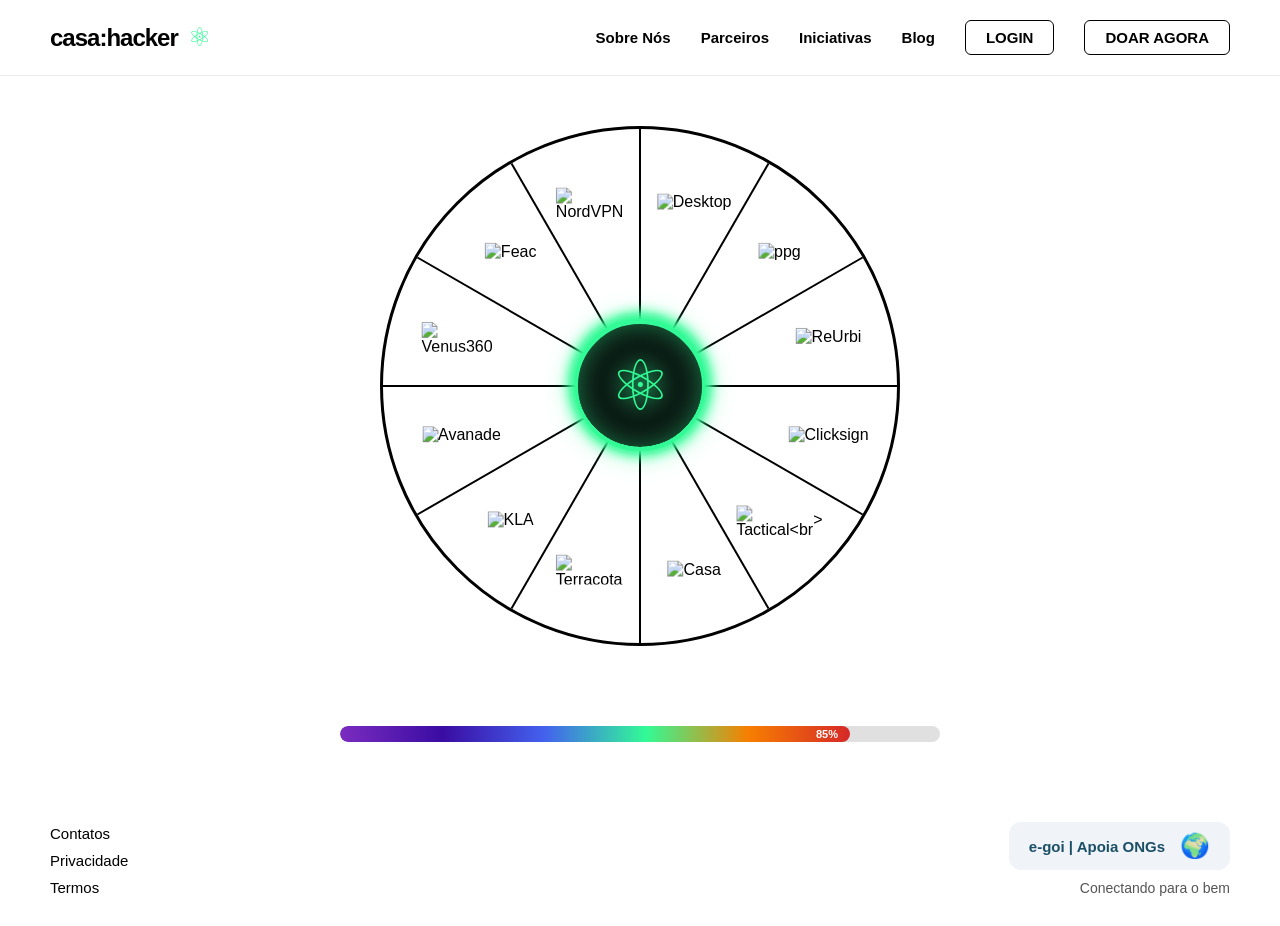
==== index.html @ 4585d94f "Add files via upload" ====
<!DOCTYPE html>
<html lang="pt-BR">
<head>
    <meta charset="UTF-8">
    <meta name="viewport" content="width=device-width, initial-scale=1.0">
    <title>casa:hacker - Loading Screen</title>
    <style>
        /* Estilos Globais */
        * {
            margin: 0;
            padding: 0;
            box-sizing: border-box;
            font-family: 'Segoe UI', Roboto, Helvetica, Arial, sans-serif;
        }

        body {
            background-color: #ffffff;
            color: #000000;
            display: flex;
            flex-direction: column;
            min-height: 100vh;
            overflow-x: hidden; /* Evita rolagem horizontal por causa do pulso */
        }

        /* Cabeçalho (Header) */
        header {
            display: flex;
            justify-content: space-between;
            align-items: center;
            padding: 20px 50px;
            border-bottom: 1px solid #eaeaea;
            position: relative;
            z-index: 20;
            background: #fff;
        }

        .logo-casa-hacker {
            font-size: 24px;
            font-weight: 900;
            letter-spacing: -1px;
            display: flex;
            align-items: center;
            gap: 10px;
        }

        .logo-casa-hacker::after {
            content: "⚛";
            color: #32FA96;
            font-size: 26px;
            font-weight: normal;
        }

        .nav-links {
            display: flex;
            align-items: center;
            gap: 30px;
        }

        .nav-links a {
            text-decoration: none;
            color: #000000;
            font-size: 15px;
            font-weight: 600;
        }

        .btn-login {
            border: 1px solid #000;
            padding: 8px 20px;
            border-radius: 6px;
        }

        .btn-donate {
            border: 1px solid #000;
            padding: 8px 20px;
            border-radius: 6px;
        }

        /* Área Central (Wheel) */
        .main-content {
            flex-grow: 1;
            display: flex;
            flex-direction: column;
            justify-content: center;
            align-items: center;
            padding: 50px 20px;
            position: relative;
        }

        /* O Círculo Preto Principal */
        .wheel-container {
            position: relative;
            width: 520px;
            height: 520px;
            border-radius: 50%;
            border: 3px solid #000000;
            background-color: #ffffff;
            z-index: 5;
        }

        /* Linhas divisórias (Raios) cruzando o círculo */
        .spoke {
            position: absolute;
            top: 0;
            left: 50%;
            width: 2px;
            height: 100%;
            background-color: #000000;
            transform-origin: center;
            margin-left: -1px;
            z-index: 1;
        }
        .spoke:nth-child(1) { transform: rotate(0deg); }
        .spoke:nth-child(2) { transform: rotate(30deg); }
        .spoke:nth-child(3) { transform: rotate(60deg); }
        .spoke:nth-child(4) { transform: rotate(90deg); }
        .spoke:nth-child(5) { transform: rotate(120deg); }
        .spoke:nth-child(6) { transform: rotate(150deg); }

        /* Centro Escuro com Átomo Verde */
        .center-hub {
            position: absolute;
            top: 50%;
            left: 50%;
            width: 130px;
            height: 130px;
            margin-top: -65px;
            margin-left: -65px;
            background-color: #0b1a13;
            border-radius: 50%;
            border: 3px solid #32FA96;
            display: flex;
            justify-content: center;
            align-items: center;
            z-index: 15;
            box-shadow: inset 0 0 25px rgba(50, 250, 150, 0.4), 0 0 30px rgba(50, 250, 150, 0.6);
        }

        .center-hub::before {
            content: "⚛";
            font-size: 70px;
            color: #32FA96;
            text-shadow: 0 0 20px #32FA96;
        }

        /* Efeito de Pulso Verde Vazando para fora da roda */
        .pulse-wave {
            position: absolute;
            top: 43%;
            left: 50%;
            width: 130px;
            height: 130px;
            margin-top: -65px;
            margin-left: -65px;
            border-radius: 50%;
            border: 2px solid #32FA96;
            box-shadow: 0 0 15px #32FA96;
            z-index: 10;
            animation: ripple 4s infinite cubic-bezier(0.1, 0.5, 0.5, 1);
            pointer-events: none;
        }

        .pulse-wave:nth-child(2) { animation-delay: 1s; }
        .pulse-wave:nth-child(3) { animation-delay: 2s; }
        .pulse-wave:nth-child(4) { animation-delay: 3s; }

        @keyframes ripple {
            0% { transform: scale(1); opacity: 0.4; }
            100% { transform: scale(5); opacity: 0; } /* Scale 5 faz o pulso chegar a 650px, saindo do círculo preto (520px) */
        }

        /* Posicionamento Matemático dos Logos:
           i*30deg rotaciona para a fatia.
           O +15deg empurra perfeitamente para o meio de duas linhas.
        */
        .logo-wrapper {
            position: absolute;
            top: 50%;
            left: 50%;
            width: 80px;
            height: 30px;
            margin-top: -15px;
            margin-left: -35px;
            display: flex;
            justify-content: center;
            align-items: center;
            z-index: 20;
            /* O translateY(-190px) define a distância do centro */
            transform: rotate(calc((var(--i) * 30deg) + 15deg)) translateY(-190px) rotate(calc((var(--i) * -30deg) - 15deg));
        }

        /* ESTILO DO PLACEHOLDER (Para mostrar o alinhamento perfeito) */
        .logo-placeholder {
            width: 100%;
            height: 100%;
            background-color: #f9f9f9;
            border: 1px dashed #bbb;
            border-radius: 8px;
            display: flex;
            justify-content: center;
            align-items: center;
            font-size: 11px;
            font-weight: bold;
            color: #666;
            text-align: center;
            padding: 5px;
        }

        /* Regra para as suas imagens (oculto até você usar a tag img) */
        .logo-wrapper img {
            max-width: 100%;
            max-height: 100%;
            object-fit: contain;
        }

        /* Barra de Progresso */
        .progress-section {
            margin-top: 80px;
            width: 600px;
            z-index: 20;
        }

        .progress-bar {
            width: 100%;
            height: 16px;
            background-color: #e0e0e0;
            border-radius: 12px;
            overflow: hidden;
        }

        .progress-fill {
            width: 85%;
            height: 100%;
            background: linear-gradient(90deg, #7b2cbf 0%, #3a0ca3 20%, #4361ee 40%, #32FA96 60%, #f77f00 80%, #d62828 100%);
            border-radius: 12px;
            display: flex;
            align-items: center;
            justify-content: flex-end;
            padding-right: 12px;
        }

        .progress-text {
            color: #ffffff;
            font-size: 11px;
            font-weight: bold;
        }

        /* Rodapé (Footer) */
        footer {
            display: flex;
            justify-content: space-between;
            align-items: flex-end;
            padding: 30px 50px;
            background: #fff;
            position: relative;
            z-index: 20;
        }

        .footer-links {
            display: flex;
            flex-direction: column;
            gap: 10px;
        }

        .footer-links a {
            text-decoration: none;
            color: #000000;
            font-size: 15px;
        }

        .footer-right {
            text-align: right;
            display: flex;
            flex-direction: column;
            align-items: flex-end;
            gap: 5px;
        }

        .egoi-card {
            background-color: #f0f4f8;
            padding: 10px 20px;
            border-radius: 12px;
            display: flex;
            align-items: center;
            gap: 15px;
            font-weight: bold;
            color: #1a4f66;
            font-size: 15px;
        }

        .egoi-card span { font-size: 24px; }
        .tagline { font-size: 14px; color: #555; margin-top: 5px;}
    </style>
</head>
<body>

    <header>
        <div class="logo-casa-hacker">casa:hacker</div>
        <div class="nav-links">
            <a href="#">Sobre Nós</a>
            <a href="#">Parceiros</a>
            <a href="#">Iniciativas</a>
            <a href="#">Blog</a>
            <a href="#" class="btn-login">LOGIN</a>
            <a href="#" class="btn-donate">DOAR AGORA</a>
        </div>
    </header>

    <div class="main-content">
        <div class="pulse-wave"></div>
        <div class="pulse-wave"></div>
        <div class="pulse-wave"></div>
        <div class="pulse-wave"></div>

        <div class="wheel-container">
            <div class="spoke"></div>
            <div class="spoke"></div>
            <div class="spoke"></div>
            <div class="spoke"></div>
            <div class="spoke"></div>
            <div class="spoke"></div>

            <div class="center-hub"></div>

            <div class="logo-wrapper" style="--i: 0;">
               <img src="img/desktop.png" alt="Desktop">
            </div>
            <div class="logo-wrapper" style="--i: 1;">
               <img src="img/ppg.png" alt="ppg">
            </div>
            <div class="logo-wrapper" style="--i: 2;">
                <img src="img/reurbi.png" alt=ReUrbi>
            </div>
            <div class="logo-wrapper" style="--i: 3;">
                <img src="img/clicksign.png" alt=Clicksign>
            </div>
            <div class="logo-wrapper" style="--i: 4;">
                <img src="img/taticaltech.png" alt=Tactical<br>>
            </div>
            <div class="logo-wrapper" style="--i: 5;">
                <img src="img/casamaria.png" alt=Casa Maria>
            </div>
            <div class="logo-wrapper" style="--i: 6;">
                <img src="img/terracota.png" alt=Terracota>
            </div>
            <div class="logo-wrapper" style="--i: 7;">
                <img src="img/kla.png" alt=KLA>
            </div>
            <div class="logo-wrapper" style="--i: 8;">
                <img src="img/avanade.png" alt=Avanade>
            </div>
            <div class="logo-wrapper" style="--i: 9;">
                <img src="img/venus360.png" alt=Venus360>
            </div>
            <div class="logo-wrapper" style="--i: 10;">
                <img src="img/feac.png" alt=Feac>
            </div>
            <div class="logo-wrapper" style="--i: 11;">
                <img src="img/nordvpn.png" alt=NordVPN>
            </div>
        </div>

        <div class="progress-section">
            <div class="progress-bar">
                <div class="progress-fill">
                    <span class="progress-text">85%</span>
                </div>
            </div>
        </div>
    </div>

    <footer>
        <div class="footer-links">
            <a href="#">Contatos</a>
            <a href="#">Privacidade</a>
            <a href="#">Termos</a>
        </div>
        <div class="footer-right">
            <div class="egoi-card">
                e-goi | Apoia ONGs <span>🌍</span>
            </div>
            <div class="tagline">Conectando para o bem</div>
        </div>
    </footer>

</body>
</html>
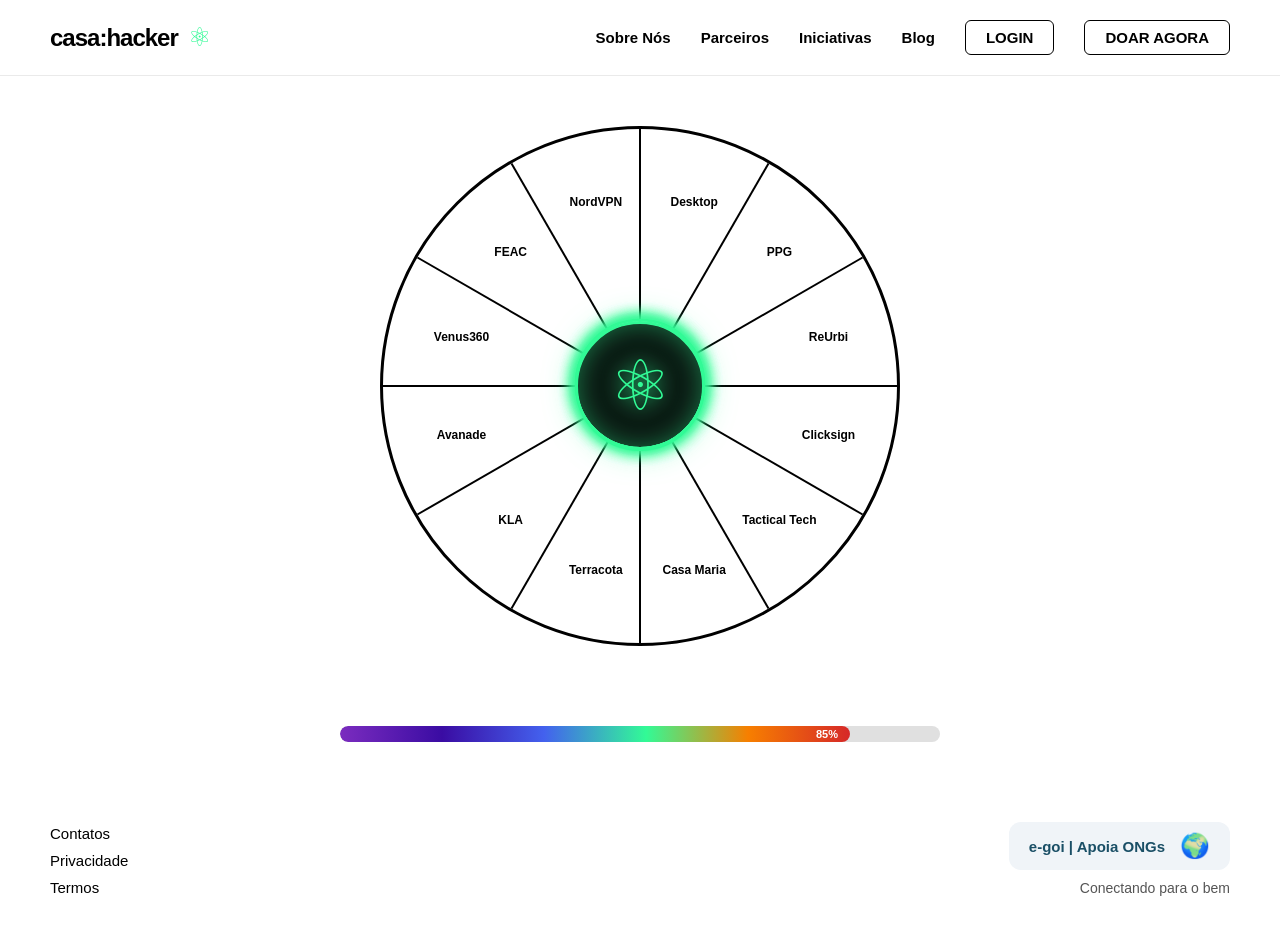
==== commit eda7258a: "Replace missing partner image references with text placeholders" ====
--- a/index.html
+++ b/index.html
@@ -289,6 +289,7 @@
 
         .egoi-card span { font-size: 24px; }
         .tagline { font-size: 14px; color: #555; margin-top: 5px;}
+    .partner-placeholder { display: inline-block; font-size: 12px; font-weight: 700; text-align: center; max-width: 90px; overflow-wrap: anywhere; }
     </style>
 </head>
 <body>
@@ -322,40 +323,40 @@
             <div class="center-hub"></div>
 
             <div class="logo-wrapper" style="--i: 0;">
-               <img src="img/desktop.png" alt="Desktop">
+               <span class="partner-placeholder">Desktop</span>
             </div>
             <div class="logo-wrapper" style="--i: 1;">
-               <img src="img/ppg.png" alt="ppg">
+               <span class="partner-placeholder">PPG</span>
             </div>
             <div class="logo-wrapper" style="--i: 2;">
-                <img src="img/reurbi.png" alt=ReUrbi>
+                <span class="partner-placeholder">ReUrbi</span>
             </div>
             <div class="logo-wrapper" style="--i: 3;">
-                <img src="img/clicksign.png" alt=Clicksign>
+                <span class="partner-placeholder">Clicksign</span>
             </div>
             <div class="logo-wrapper" style="--i: 4;">
-                <img src="img/taticaltech.png" alt=Tactical<br>>
+                <span class="partner-placeholder">Tactical Tech</span>
             </div>
             <div class="logo-wrapper" style="--i: 5;">
-                <img src="img/casamaria.png" alt=Casa Maria>
+                <span class="partner-placeholder">Casa Maria</span>
             </div>
             <div class="logo-wrapper" style="--i: 6;">
-                <img src="img/terracota.png" alt=Terracota>
+                <span class="partner-placeholder">Terracota</span>
             </div>
             <div class="logo-wrapper" style="--i: 7;">
-                <img src="img/kla.png" alt=KLA>
+                <span class="partner-placeholder">KLA</span>
             </div>
             <div class="logo-wrapper" style="--i: 8;">
-                <img src="img/avanade.png" alt=Avanade>
+                <span class="partner-placeholder">Avanade</span>
             </div>
             <div class="logo-wrapper" style="--i: 9;">
-                <img src="img/venus360.png" alt=Venus360>
+                <span class="partner-placeholder">Venus360</span>
             </div>
             <div class="logo-wrapper" style="--i: 10;">
-                <img src="img/feac.png" alt=Feac>
+                <span class="partner-placeholder">FEAC</span>
             </div>
             <div class="logo-wrapper" style="--i: 11;">
-                <img src="img/nordvpn.png" alt=NordVPN>
+                <span class="partner-placeholder">NordVPN</span>
             </div>
         </div>
 
